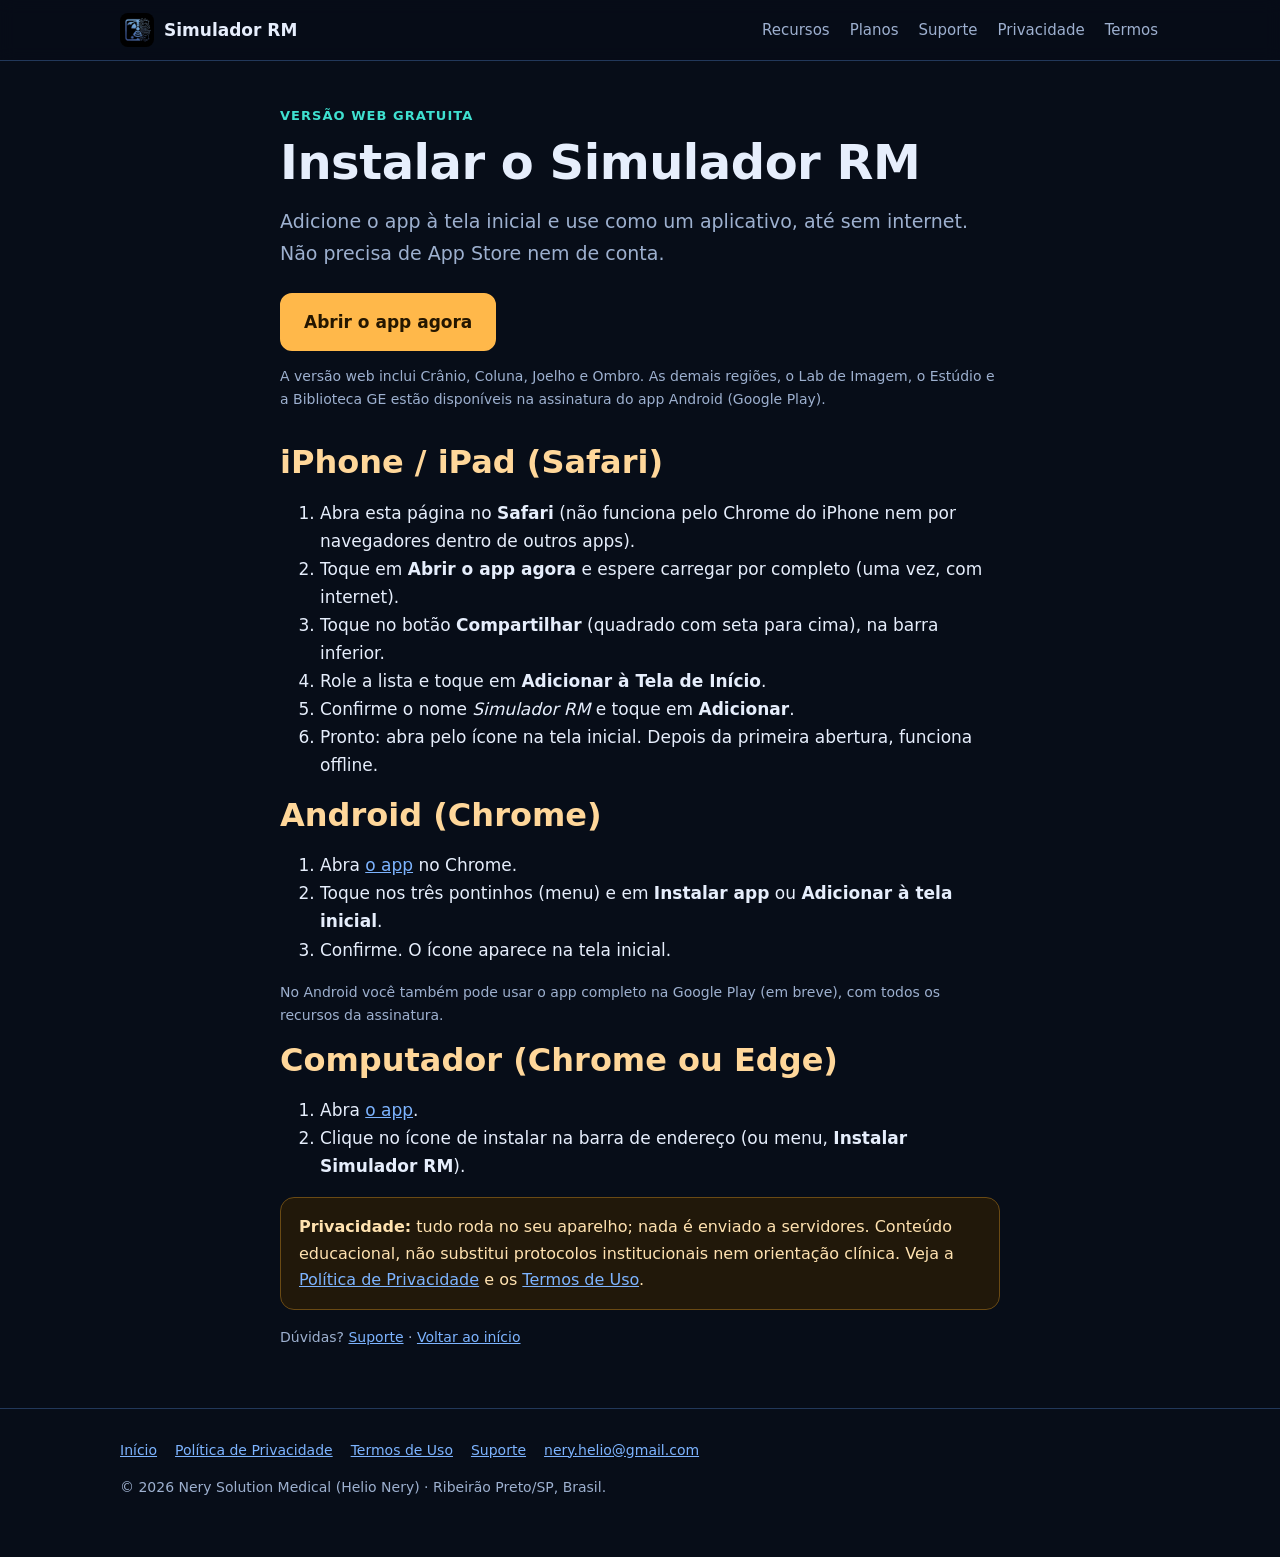
==== instalar.html @ 8fc4c4bc "Site, política de privacidade e versão web instalável do Simulador RM Co-Authored-By: Claude Sonnet " ====
<!doctype html>
<html lang="pt-BR">
<head>
<meta charset="utf-8">
<meta name="viewport" content="width=device-width,initial-scale=1">
<title>Instalar o Simulador RM no iPhone, Android ou computador</title>
<meta name="description" content="Passo a passo para instalar a versão web gratuita do Simulador RM na tela inicial do iPhone, Android ou computador.">
<meta name="theme-color" content="#070d18">
<meta name="color-scheme" content="dark">
<link rel="canonical" href="https://helionery80.github.io/simulador-rm/instalar.html">
<link rel="icon" type="image/png" href="img/favicon.png">
<link rel="apple-touch-icon" href="img/icon.png">
<link rel="stylesheet" href="style.css">
<meta property="og:type" content="website">
<meta property="og:locale" content="pt_BR">
<meta property="og:title" content="Instalar o Simulador RM">
<meta property="og:description" content="Adicione o Simulador RM à tela inicial do iPhone, Android ou computador.">
<meta property="og:image" content="https://helionery80.github.io/simulador-rm/img/og-image.png">
</head>
<body>
<a class="skip" href="#conteudo">Ir para o conteúdo</a>
<header class="top"><div class="wrap">
<a class="brand" href="index.html"><img src="img/icon.png" alt="" width="34" height="34"><span>Simulador RM</span></a>
<nav class="main" aria-label="Principal">
<a href="index.html#recursos">Recursos</a><a href="index.html#planos">Planos</a><a href="suporte.html">Suporte</a><a href="privacidade.html">Privacidade</a><a href="termos.html">Termos</a>
</nav></div></header>
<main id="conteudo"><section><div class="wrap" style="max-width:760px">
<p class="eyebrow">Versão web gratuita</p>
<h1>Instalar o Simulador RM</h1>
<p class="lead">Adicione o app à tela inicial e use como um aplicativo, até sem internet. Não precisa de App Store nem de conta.</p>
<div class="cta">
<a class="btn" href="app/index.html">Abrir o app agora</a>
</div>
<p class="note">A versão web inclui Crânio, Coluna, Joelho e Ombro. As demais regiões, o Lab de Imagem, o Estúdio e a Biblioteca GE estão disponíveis na assinatura do app Android (Google Play).</p>

<h2 style="margin-top:32px">iPhone / iPad (Safari)</h2>
<ol>
<li>Abra esta página no <strong>Safari</strong> (não funciona pelo Chrome do iPhone nem por navegadores dentro de outros apps).</li>
<li>Toque em <strong>Abrir o app agora</strong> e espere carregar por completo (uma vez, com internet).</li>
<li>Toque no botão <strong>Compartilhar</strong> (quadrado com seta para cima), na barra inferior.</li>
<li>Role a lista e toque em <strong>Adicionar à Tela de Início</strong>.</li>
<li>Confirme o nome <em>Simulador RM</em> e toque em <strong>Adicionar</strong>.</li>
<li>Pronto: abra pelo ícone na tela inicial. Depois da primeira abertura, funciona offline.</li>
</ol>

<h2>Android (Chrome)</h2>
<ol>
<li>Abra <a href="app/index.html">o app</a> no Chrome.</li>
<li>Toque nos três pontinhos (menu) e em <strong>Instalar app</strong> ou <strong>Adicionar à tela inicial</strong>.</li>
<li>Confirme. O ícone aparece na tela inicial.</li>
</ol>
<p class="note">No Android você também pode usar o app completo na Google Play (em breve), com todos os recursos da assinatura.</p>

<h2>Computador (Chrome ou Edge)</h2>
<ol>
<li>Abra <a href="app/index.html">o app</a>.</li>
<li>Clique no ícone de instalar na barra de endereço (ou menu, <strong>Instalar Simulador RM</strong>).</li>
</ol>

<div class="callout"><strong>Privacidade:</strong> tudo roda no seu aparelho; nada é enviado a servidores. Conteúdo educacional, não substitui protocolos institucionais nem orientação clínica. Veja a <a href="privacidade.html">Política de Privacidade</a> e os <a href="termos.html">Termos de Uso</a>.</div>
<p class="note" style="margin-top:16px">Dúvidas? <a href="suporte.html">Suporte</a> · <a href="index.html">Voltar ao início</a></p>
</div></section></main>
<footer><div class="wrap">
<div class="links"><a href="index.html">Início</a><a href="privacidade.html">Política de Privacidade</a><a href="termos.html">Termos de Uso</a><a href="suporte.html">Suporte</a><a href="mailto:nery.helio@gmail.com">nery.helio@gmail.com</a></div>
<p>&copy; 2026 Nery Solution Medical (Helio Nery) · Ribeirão Preto/SP, Brasil.</p>
</div></footer>
</body></html>
---- style.css ----
:root{
  --bg:#070d18;--bg2:#0c1626;--panel:#101c31;--edge:#22385a;
  --text:#e6eefc;--muted:#9db0cf;--accent:#ffb84a;--accent-ink:#241600;--cyan:#3fe0d0;--link:#7db4ff;
  --radius:14px;--maxw:1080px;
}
*{box-sizing:border-box}
html{color-scheme:dark;scroll-behavior:smooth}
body{margin:0;background:var(--bg);color:var(--text);font:17px/1.65 system-ui,-apple-system,"Segoe UI",Roboto,"Helvetica Neue",Arial,sans-serif;-webkit-text-size-adjust:100%}
img{max-width:100%;height:auto;display:block}
a{color:var(--link)}
a:focus-visible,button:focus-visible,summary:focus-visible{outline:3px solid var(--cyan);outline-offset:2px;border-radius:4px}
.skip{position:absolute;left:-999px;top:0;background:var(--accent);color:var(--accent-ink);padding:8px 14px;z-index:10}
.skip:focus{left:8px;top:8px}
.wrap{max-width:var(--maxw);margin:0 auto;padding:0 20px}
header.top{border-bottom:1px solid var(--edge);background:rgba(7,13,24,.92);position:sticky;top:0;z-index:5;backdrop-filter:blur(8px)}
header.top .wrap{display:flex;align-items:center;justify-content:space-between;gap:12px;min-height:60px;flex-wrap:wrap;padding-top:6px;padding-bottom:6px}
.brand{display:flex;align-items:center;gap:10px;color:var(--text);text-decoration:none;font-weight:700}
.brand img{width:34px;height:34px;border-radius:8px}
nav.main{display:flex;gap:4px 16px;flex-wrap:wrap;font-size:15px}
nav.main a{color:var(--muted);text-decoration:none;padding:6px 2px}
nav.main a:hover,nav.main a[aria-current="page"]{color:var(--text)}
.hero{padding:56px 0 40px;background:radial-gradient(900px 380px at 80% -10%,rgba(63,224,208,.14),transparent 70%),radial-gradient(700px 360px at 0% 0%,rgba(255,184,74,.10),transparent 70%)}
.hero .grid{display:grid;grid-template-columns:1.1fr .9fr;gap:36px;align-items:center}
.eyebrow{color:var(--cyan);font-weight:700;letter-spacing:.08em;text-transform:uppercase;font-size:13px;margin:0 0 10px}
h1{font-size:clamp(30px,5vw,48px);line-height:1.12;margin:0 0 16px;letter-spacing:-.01em}
h2{font-size:clamp(24px,3.4vw,32px);line-height:1.2;margin:0 0 14px;color:#ffd79a}
h3{font-size:19px;margin:0 0 6px}
.lead{font-size:19px;color:var(--muted);margin:0 0 24px}
.cta{display:flex;gap:12px;flex-wrap:wrap;margin:0 0 14px}
.btn{display:inline-block;padding:13px 22px;border-radius:12px;font-weight:700;text-decoration:none;border:2px solid var(--accent);background:var(--accent);color:var(--accent-ink)}
.btn.ghost{background:transparent;color:var(--text);border-color:var(--edge)}
.btn.soon{background:transparent;color:var(--muted);border:2px dashed var(--edge);cursor:default}
.note{color:var(--muted);font-size:14px}
.shot{border:1px solid var(--edge);border-radius:var(--radius);overflow:hidden;box-shadow:0 18px 50px rgba(0,0,0,.5)}
section{padding:44px 0}
section.alt{background:var(--bg2);border-block:1px solid var(--edge)}
.cards{display:grid;grid-template-columns:repeat(auto-fit,minmax(240px,1fr));gap:16px}
.card{background:var(--panel);border:1px solid var(--edge);border-radius:var(--radius);padding:20px}
.card p{margin:0;color:var(--muted);font-size:16px}
.card .ico{font-size:26px;display:block;margin-bottom:6px}
.split{display:grid;grid-template-columns:1fr 1fr;gap:28px;align-items:center}
.plans{display:grid;grid-template-columns:repeat(auto-fit,minmax(260px,1fr));gap:16px}
.plan.premium{border-color:var(--accent)}
.plan ul{margin:10px 0 0;padding-left:20px;color:var(--muted)}
.plan li{margin:4px 0}
.mobile-shot{max-width:300px;margin:0 auto}
.callout{border:1px solid #6a4a14;background:#21180a;border-radius:var(--radius);padding:16px 18px;color:#ffe2b0;font-size:16px}
footer{border-top:1px solid var(--edge);padding:30px 0 44px;color:var(--muted);font-size:14px}
footer .links{display:flex;gap:6px 18px;flex-wrap:wrap;margin-bottom:12px}
/* páginas de texto */
main.doc{padding:36px 0 56px}
main.doc .wrap{max-width:780px}
main.doc h1{font-size:clamp(28px,4.5vw,38px)}
main.doc h2{font-size:22px;margin-top:34px;color:#ffd79a}
main.doc h3{margin-top:20px}
main.doc p,main.doc li{color:#d3def2}
main.doc ul,main.doc ol{padding-left:22px}
main.doc li{margin:5px 0}
.meta{color:var(--muted);font-size:14px;margin:0 0 22px}
.toc{background:var(--panel);border:1px solid var(--edge);border-radius:var(--radius);padding:14px 20px;margin:18px 0 8px;font-size:15px}
.toc ol{margin:6px 0 0;columns:2;column-gap:28px}
.box{background:var(--panel);border:1px solid var(--edge);border-radius:var(--radius);padding:14px 18px;margin:16px 0}
.box.warn{border-color:#6a4a14;background:#21180a}
.box p{margin:6px 0}
table{border-collapse:collapse;width:100%;font-size:15px;margin:12px 0}
th,td{border:1px solid var(--edge);padding:8px 10px;text-align:left;vertical-align:top}
th{background:var(--panel)}
.tablewrap{overflow-x:auto}
details{background:var(--panel);border:1px solid var(--edge);border-radius:12px;margin:10px 0;padding:2px 16px}
summary{cursor:pointer;font-weight:700;padding:12px 0;color:var(--text)}
details[open] summary{border-bottom:1px solid var(--edge);margin-bottom:8px}
details p,details li{color:#d3def2}
@media (max-width:820px){
  .hero{padding:36px 0 28px}
  .hero .grid,.split{grid-template-columns:1fr}
  .toc ol{columns:1}
  body{font-size:16.5px}
}
@media (prefers-reduced-motion:reduce){html{scroll-behavior:auto}}
@media print{body{background:#fff;color:#000}header.top,footer{display:none}main.doc p,main.doc li{color:#000}a{color:#000}}
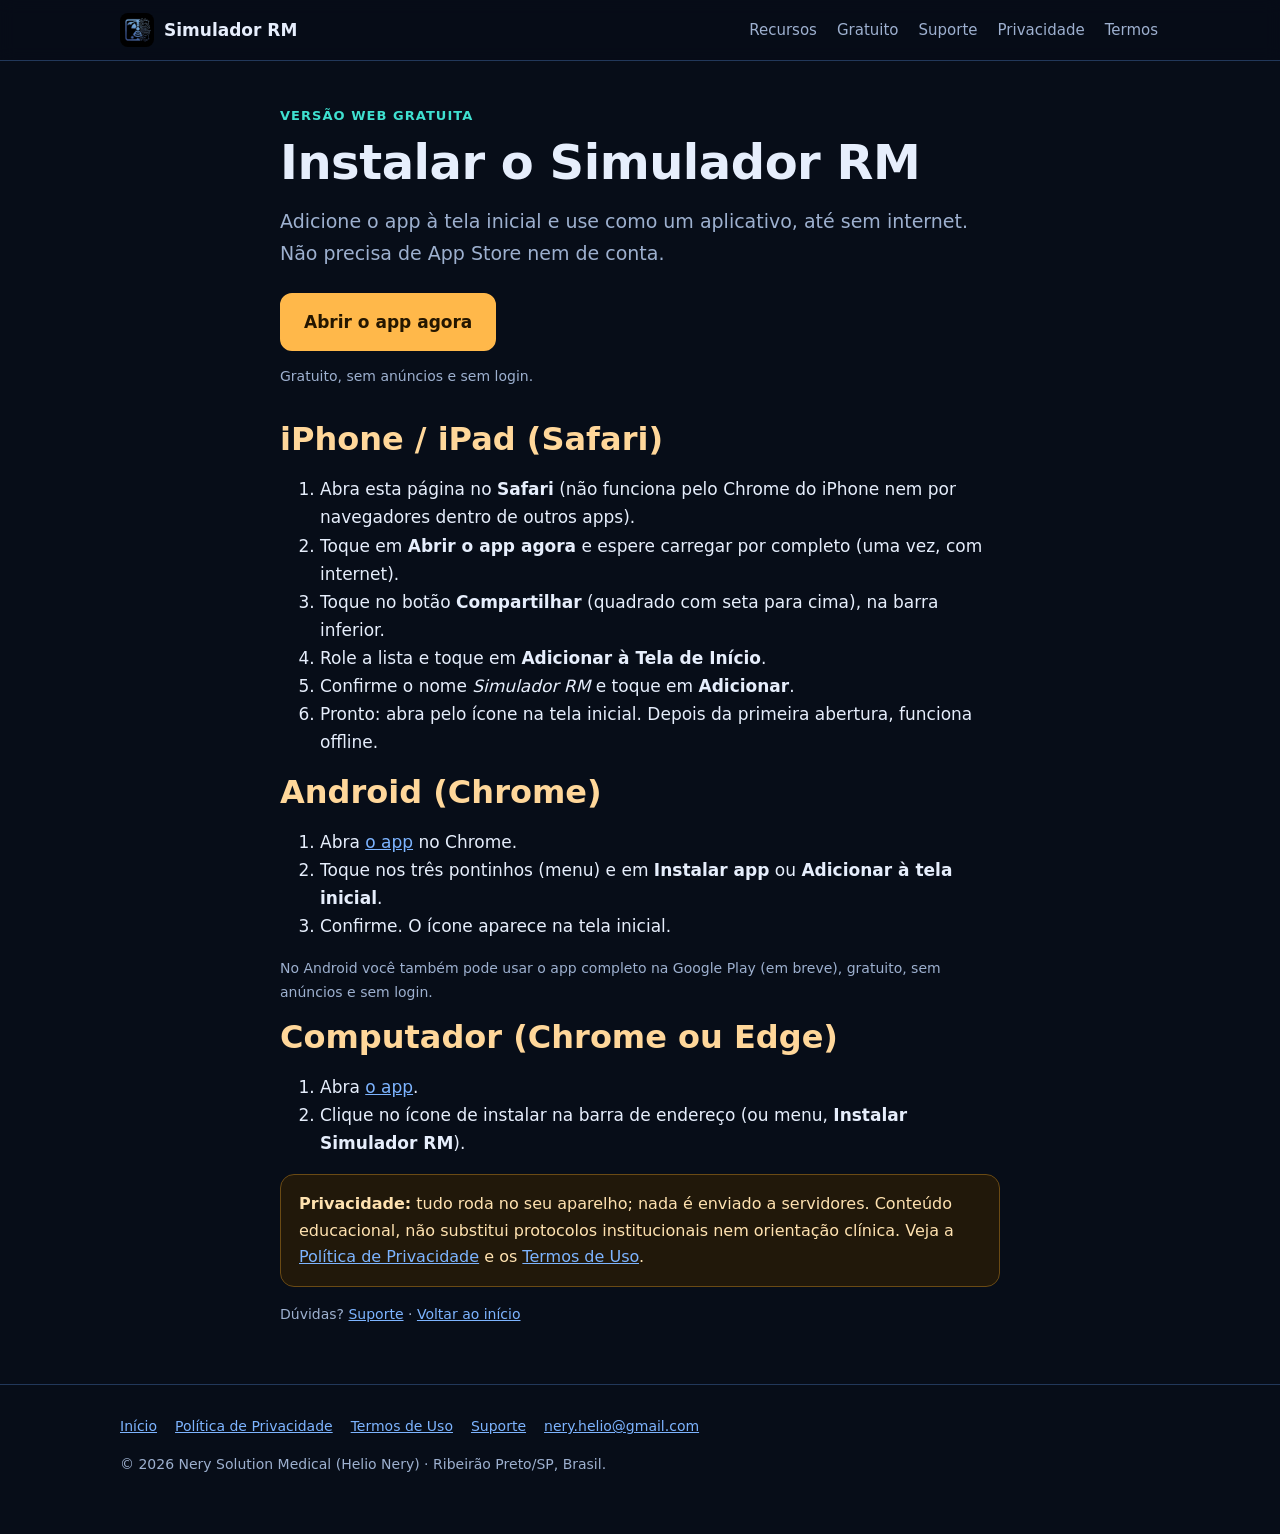
==== commit c5fd1195: "Site e política para a versão 100% gratuita (sem coleta de dados, 13+) Co-Authored-By: Claude Sonnet" ====
--- a/instalar.html
+++ b/instalar.html
@@ -22,7 +22,7 @@
 <header class="top"><div class="wrap">
 <a class="brand" href="index.html"><img src="img/icon.png" alt="" width="34" height="34"><span>Simulador RM</span></a>
 <nav class="main" aria-label="Principal">
-<a href="index.html#recursos">Recursos</a><a href="index.html#planos">Planos</a><a href="suporte.html">Suporte</a><a href="privacidade.html">Privacidade</a><a href="termos.html">Termos</a>
+<a href="index.html#recursos">Recursos</a><a href="index.html#planos">Gratuito</a><a href="suporte.html">Suporte</a><a href="privacidade.html">Privacidade</a><a href="termos.html">Termos</a>
 </nav></div></header>
 <main id="conteudo"><section><div class="wrap" style="max-width:760px">
 <p class="eyebrow">Versão web gratuita</p>
@@ -31,7 +31,7 @@
 <div class="cta">
 <a class="btn" href="app/index.html">Abrir o app agora</a>
 </div>
-<p class="note">A versão web inclui Crânio, Coluna, Joelho e Ombro. As demais regiões, o Lab de Imagem, o Estúdio e a Biblioteca GE estão disponíveis na assinatura do app Android (Google Play).</p>
+<p class="note">Gratuito, sem anúncios e sem login.</p>
 
 <h2 style="margin-top:32px">iPhone / iPad (Safari)</h2>
 <ol>
@@ -49,7 +49,7 @@
 <li>Toque nos três pontinhos (menu) e em <strong>Instalar app</strong> ou <strong>Adicionar à tela inicial</strong>.</li>
 <li>Confirme. O ícone aparece na tela inicial.</li>
 </ol>
-<p class="note">No Android você também pode usar o app completo na Google Play (em breve), com todos os recursos da assinatura.</p>
+<p class="note">No Android você também pode usar o app completo na Google Play (em breve), gratuito, sem anúncios e sem login.</p>
 
 <h2>Computador (Chrome ou Edge)</h2>
 <ol>
